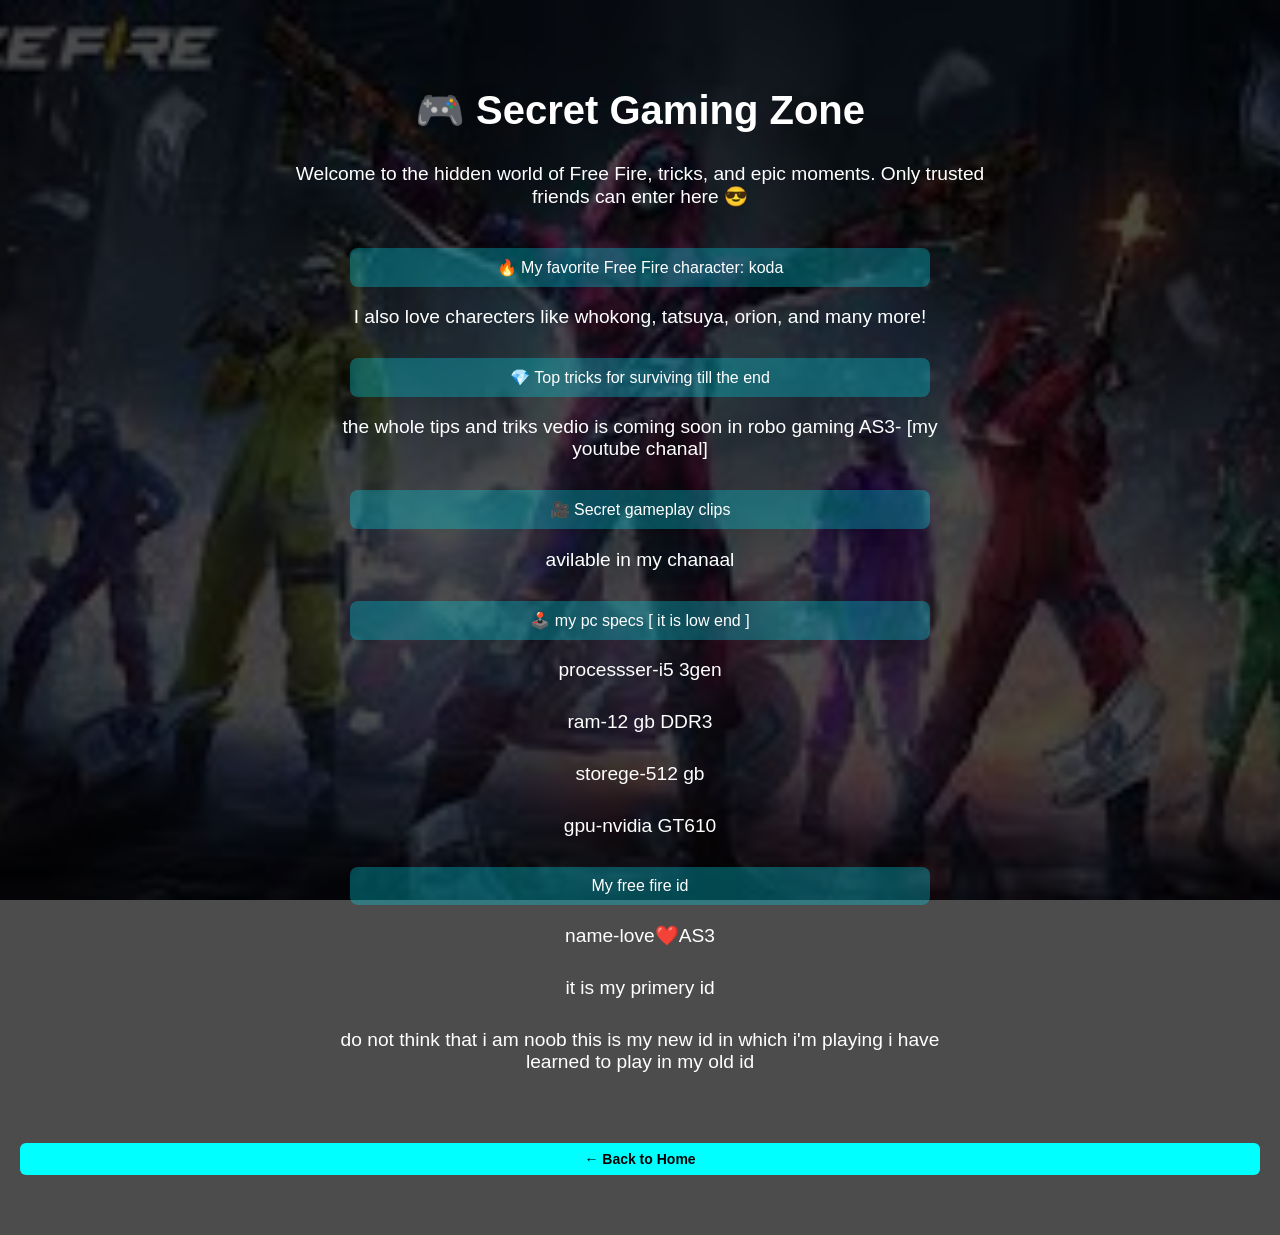
==== freefire.html @ 6df4a7d3 "Add files via upload" ====
<!DOCTYPE html>
<html lang="en">
<head>
  <meta charset="UTF-8">
  <title>Secret Gaming Zone</title>
  <style>
    body {
      margin: 0;
      font-family: 'Segoe UI', sans-serif;
      background-image: url('[data-uri]'); /* 🔁 Replace with your image link */
      background-repeat: no-repeat;
      background-position: center center;
      background-attachment: fixed;
      background-size: cover;
      color: white;
    }

    .container {
      background: rgba(0, 0, 0, 0.7);
      padding: 60px 20px;
      text-align: center;
      min-height: 100vh;
      display: flex;
      flex-direction: column;
      justify-content: center;
    }

    h1 {
      font-size: 2.5em;
      margin-bottom: 10px;
    }

    p {
      font-size: 1.2em;
      margin-bottom: 30px;
      max-width: 700px;
      margin-left: auto;
      margin-right: auto;
    }

    ul {
      list-style: none;
      padding: 0;
      max-width: 600px;
      margin: 0 auto;
    }

    li {
      background: rgba(0, 210, 229, 0.333);
      margin: 10px;
      padding: 10px;
      border-radius: 8px;
      transition: transform 0.3s ease;
    }

    li:hover {
      transform: scale(1.05);
      background: rgba(255, 255, 255, 0.2);
    }

    a.back {
      display: inline-block;
      margin-top: 40px;
      padding: 8px 16px;
      background: #00ffff;
      color: black;
      text-decoration: none;
      font-weight: bold;
      border-radius: 6px;
      transition: background 0.3s ease;
      font-size: 14px;
    }

    a.back:hover {
      background: #ffcc00;
    }
  </style>
</head>
<body>

  <div class="container">
    <h1>🎮 Secret Gaming Zone</h1>
    <p>Welcome to the hidden world of Free Fire, tricks, and epic moments. Only trusted friends can enter here 😎</p>

    <ul>
      <li>🔥 My favorite Free Fire character: koda</li>
      <p>I also love charecters like whokong, tatsuya, orion, and many more!</p>
      <li>💎 Top tricks for surviving till the end</li>
      <p>the whole tips and triks vedio is coming soon in robo gaming AS3- [my youtube chanal]</p>
      <li>🎥 Secret gameplay clips </li>
      <p>avilable in my chanaal</p>
      <li>🕹️ my pc specs [ it is low end ]</li>
      <p>processser-i5 3gen</p>
      <p>ram-12 gb DDR3</p>
      <p>storege-512 gb</p>
      <p>gpu-nvidia GT610</p>
      <li>My free fire id</li>
      <P>name-love❤️AS3</P>
      <p>it is my primery id</p>
      <P>do not think that i am noob this is my new id in which i'm playing i have learned to play in my old id</P>
    </ul>

    <a class="back" href="index.html">← Back to Home</a>
  </div>

</body>
</html>
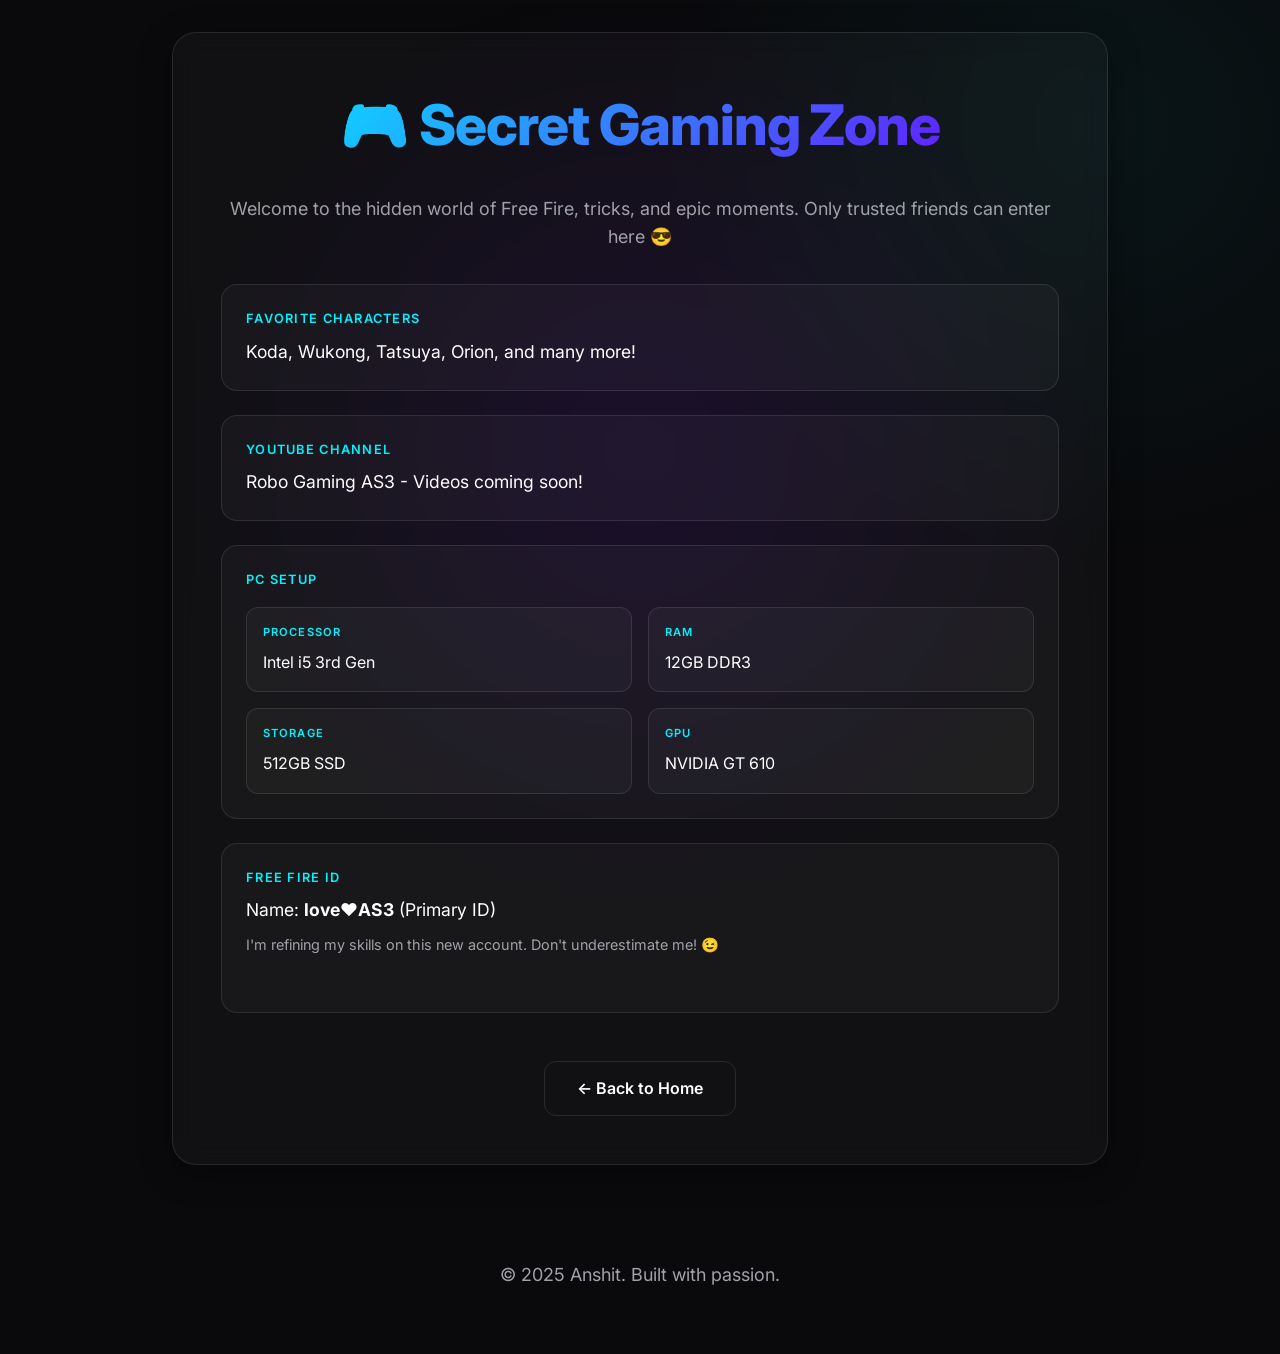
==== commit 97e63adc: "Merge 5bec341d7f7f98331a8a6705bad4f729dc48fc18 into 342d3a67aaa877a57c96948e2b1d4a43552ff8f7" ====
--- a/freefire.html
+++ b/freefire.html
@@ -1,107 +1,118 @@
 <!DOCTYPE html>
 <html lang="en">
+
 <head>
   <meta charset="UTF-8">
-  <title>Secret Gaming Zone</title>
+  <meta name="viewport" content="width=device-width, initial-scale=1.0">
+  <title>Free Fire Zone | Anshit</title>
+  <link rel="stylesheet" href="index.css">
   <style>
-    body {
-      margin: 0;
-      font-family: 'Segoe UI', sans-serif;
-      background-image: url('[data-uri]'); /* 🔁 Replace with your image link */
-      background-repeat: no-repeat;
-      background-position: center center;
-      background-attachment: fixed;
-      background-size: cover;
-      color: white;
+    .gaming-list {
+      list-style: none;
+      text-align: left;
+      margin-top: 2rem;
     }
 
-    .container {
-      background: rgba(0, 0, 0, 0.7);
-      padding: 60px 20px;
-      text-align: center;
-      min-height: 100vh;
-      display: flex;
-      flex-direction: column;
-      justify-content: center;
+    .gaming-item {
+      background: var(--glass-bg);
+      border: 1px solid var(--glass-border);
+      padding: 1.5rem;
+      border-radius: 16px;
+      margin-bottom: 1.5rem;
     }
 
-    h1 {
-      font-size: 2.5em;
-      margin-bottom: 10px;
+    .gaming-label {
+      color: var(--accent-primary);
+      font-weight: 600;
+      display: block;
+      margin-bottom: 0.5rem;
+      text-transform: uppercase;
+      font-size: 0.8rem;
+      letter-spacing: 0.1em;
     }
 
-    p {
-      font-size: 1.2em;
-      margin-bottom: 30px;
-      max-width: 700px;
-      margin-left: auto;
-      margin-right: auto;
+    .gaming-value {
+      font-size: 1.1rem;
+      color: var(--text-primary);
     }
 
-    ul {
-      list-style: none;
-      padding: 0;
-      max-width: 600px;
-      margin: 0 auto;
+    .specs-grid {
+      display: grid;
+      grid-template-columns: 1fr 1fr;
+      gap: 1rem;
+      margin-top: 1rem;
     }
 
-    li {
-      background: rgba(0, 210, 229, 0.333);
-      margin: 10px;
-      padding: 10px;
-      border-radius: 8px;
-      transition: transform 0.3s ease;
-    }
-
-    li:hover {
-      transform: scale(1.05);
-      background: rgba(255, 255, 255, 0.2);
-    }
-
-    a.back {
-      display: inline-block;
-      margin-top: 40px;
-      padding: 8px 16px;
-      background: #00ffff;
-      color: black;
-      text-decoration: none;
-      font-weight: bold;
-      border-radius: 6px;
-      transition: background 0.3s ease;
-      font-size: 14px;
-    }
-
-    a.back:hover {
-      background: #ffcc00;
+    .spec-card {
+      background: rgba(255, 255, 255, 0.03);
+      padding: 1rem;
+      border-radius: 12px;
+      border: 1px solid var(--glass-border);
     }
   </style>
 </head>
+
 <body>
 
-  <div class="container">
-    <h1>🎮 Secret Gaming Zone</h1>
-    <p>Welcome to the hidden world of Free Fire, tricks, and epic moments. Only trusted friends can enter here 😎</p>
+  <main class="container">
+    <div class="glass-card animate-fade-in">
+      <header style="text-align: center;">
+        <h1>🎮 Secret Gaming Zone</h1>
+        <p>Welcome to the hidden world of Free Fire, tricks, and epic moments. Only trusted friends can enter here 😎
+        </p>
+      </header>
 
-    <ul>
-      <li>🔥 My favorite Free Fire character: koda</li>
-      <p>I also love charecters like whokong, tatsuya, orion, and many more!</p>
-      <li>💎 Top tricks for surviving till the end</li>
-      <p>the whole tips and triks vedio is coming soon in robo gaming AS3- [my youtube chanal]</p>
-      <li>🎥 Secret gameplay clips </li>
-      <p>avilable in my chanaal</p>
-      <li>🕹️ my pc specs [ it is low end ]</li>
-      <p>processser-i5 3gen</p>
-      <p>ram-12 gb DDR3</p>
-      <p>storege-512 gb</p>
-      <p>gpu-nvidia GT610</p>
-      <li>My free fire id</li>
-      <P>name-love❤️AS3</P>
-      <p>it is my primery id</p>
-      <P>do not think that i am noob this is my new id in which i'm playing i have learned to play in my old id</P>
-    </ul>
+      <div class="gaming-list">
+        <div class="gaming-item">
+          <span class="gaming-label">Favorite Characters</span>
+          <span class="gaming-value">Koda, Wukong, Tatsuya, Orion, and many more!</span>
+        </div>
 
-    <a class="back" href="index.html">← Back to Home</a>
-  </div>
+        <div class="gaming-item">
+          <span class="gaming-label">YouTube Channel</span>
+          <span class="gaming-value">Robo Gaming AS3 - Videos coming soon!</span>
+        </div>
+
+        <div class="gaming-item">
+          <span class="gaming-label">PC Setup</span>
+          <div class="specs-grid">
+            <div class="spec-card">
+              <span class="gaming-label" style="font-size: 0.7rem;">Processor</span>
+              Intel i5 3rd Gen
+            </div>
+            <div class="spec-card">
+              <span class="gaming-label" style="font-size: 0.7rem;">RAM</span>
+              12GB DDR3
+            </div>
+            <div class="spec-card">
+              <span class="gaming-label" style="font-size: 0.7rem;">Storage</span>
+              512GB SSD
+            </div>
+            <div class="spec-card">
+              <span class="gaming-label" style="font-size: 0.7rem;">GPU</span>
+              NVIDIA GT 610
+            </div>
+          </div>
+        </div>
+
+        <div class="gaming-item">
+          <span class="gaming-label">Free Fire ID</span>
+          <span class="gaming-value">Name: <strong>love❤️AS3</strong> (Primary ID)</span>
+          <p style="margin-top: 0.5rem; font-size: 0.9rem;">I'm refining my skills on this new account. Don't
+            underestimate me! 😉</p>
+        </div>
+      </div>
+
+      <div style="text-align: center; margin-top: 3rem;">
+        <a class="btn btn-secondary" href="index.html">← Back to Home</a>
+      </div>
+    </div>
+  </main>
+
+  <footer>
+    <p>&copy; 2025 Anshit. Built with passion.</p>
+  </footer>
 
 </body>
+
 </html>
--- a/index.css
+++ b/index.css
@@ -0,0 +1,157 @@
+@import url('https://fonts.googleapis.com/css2?family=Inter:wght@300;400;600;800&display=swap');
+
+:root {
+    --bg-dark: #0a0a0c;
+    --bg-card: #16161a;
+    --accent-primary: #00f2ff;
+    --accent-secondary: #7000ff;
+    --text-primary: #ffffff;
+    --text-secondary: #a1a1aa;
+    --glass-bg: rgba(255, 255, 255, 0.03);
+    --glass-border: rgba(255, 255, 255, 0.1);
+    --glow-primary: rgba(0, 242, 255, 0.3);
+}
+
+* {
+    margin: 0;
+    padding: 0;
+    box-sizing: border-box;
+}
+
+body {
+    background-color: var(--bg-dark);
+    color: var(--text-primary);
+    font-family: 'Inter', -apple-system, BlinkMacSystemFont, "Segoe UI", Roboto, Helvetica, Arial, sans-serif;
+    line-height: 1.6;
+    overflow-x: hidden;
+    min-height: 100vh;
+}
+
+/* Background animated glow */
+body::before {
+    content: '';
+    position: fixed;
+    top: -10%;
+    left: -10%;
+    width: 120%;
+    height: 120%;
+    background: radial-gradient(circle at 50% 50%, rgba(112, 0, 255, 0.1) 0%, transparent 50%),
+                radial-gradient(circle at 80% 20%, rgba(0, 242, 255, 0.05) 0%, transparent 30%);
+    pointer-events: none;
+    z-index: -1;
+}
+
+.container {
+    max-width: 1000px;
+    margin: 0 auto;
+    padding: 2rem;
+}
+
+.glass-card {
+    background: var(--glass-bg);
+    backdrop-filter: blur(12px);
+    -webkit-backdrop-filter: blur(12px);
+    border: 1px solid var(--glass-border);
+    border-radius: 24px;
+    padding: 3rem;
+    box-shadow: 0 8px 32px 0 rgba(0, 0, 0, 0.37);
+    transition: transform 0.3s ease, box-shadow 0.3s ease;
+}
+
+.glass-card:hover {
+    transform: translateY(-5px);
+    box-shadow: 0 12px 40px 0 rgba(0, 0, 0, 0.45), 0 0 20px var(--glow-primary);
+}
+
+h1 {
+    font-size: 3.5rem;
+    font-weight: 800;
+    letter-spacing: -0.02em;
+    margin-bottom: 1.5rem;
+    background: linear-gradient(135deg, var(--accent-primary), var(--accent-secondary));
+    -webkit-background-clip: text;
+    background-clip: text;
+    -webkit-text-fill-color: transparent;
+}
+
+p {
+    color: var(--text-secondary);
+    font-size: 1.125rem;
+    margin-bottom: 2rem;
+}
+
+.btn {
+    display: inline-flex;
+    align-items: center;
+    justify-content: center;
+    padding: 0.875rem 2rem;
+    font-weight: 600;
+    text-decoration: none;
+    border-radius: 12px;
+    transition: all 0.3s cubic-bezier(0.4, 0, 0.2, 1);
+    cursor: pointer;
+    font-size: 1rem;
+}
+
+.btn-primary {
+    background: var(--accent-primary);
+    color: #000;
+}
+
+.btn-primary:hover {
+    background: #fff;
+    transform: scale(1.05);
+    box-shadow: 0 0 20px var(--accent-primary);
+}
+
+.btn-secondary {
+    background: transparent;
+    border: 1px solid var(--glass-border);
+    color: var(--text-primary);
+}
+
+.btn-secondary:hover {
+    background: var(--glass-border);
+    border-color: var(--text-primary);
+}
+
+.grid {
+    display: grid;
+    grid-template-columns: repeat(auto-fit, minmax(250px, 1fr));
+    gap: 1.5rem;
+    margin-top: 3rem;
+}
+
+/* Animations */
+@keyframes fadeInUp {
+    from {
+        opacity: 0;
+        transform: translateY(20px);
+    }
+    to {
+        opacity: 1;
+        transform: translateY(0);
+    }
+}
+
+.animate-fade-in {
+    animation: fadeInUp 0.8s ease-out forwards;
+}
+
+footer {
+    margin-top: auto;
+    padding: 4rem 2rem 2rem;
+    text-align: center;
+    color: var(--text-secondary);
+    font-size: 0.875rem;
+}
+
+/* Mobile adjustments */
+@media (max-width: 640px) {
+    h1 {
+        font-size: 2.5rem;
+    }
+    .glass-card {
+        padding: 1.5rem;
+    }
+}
